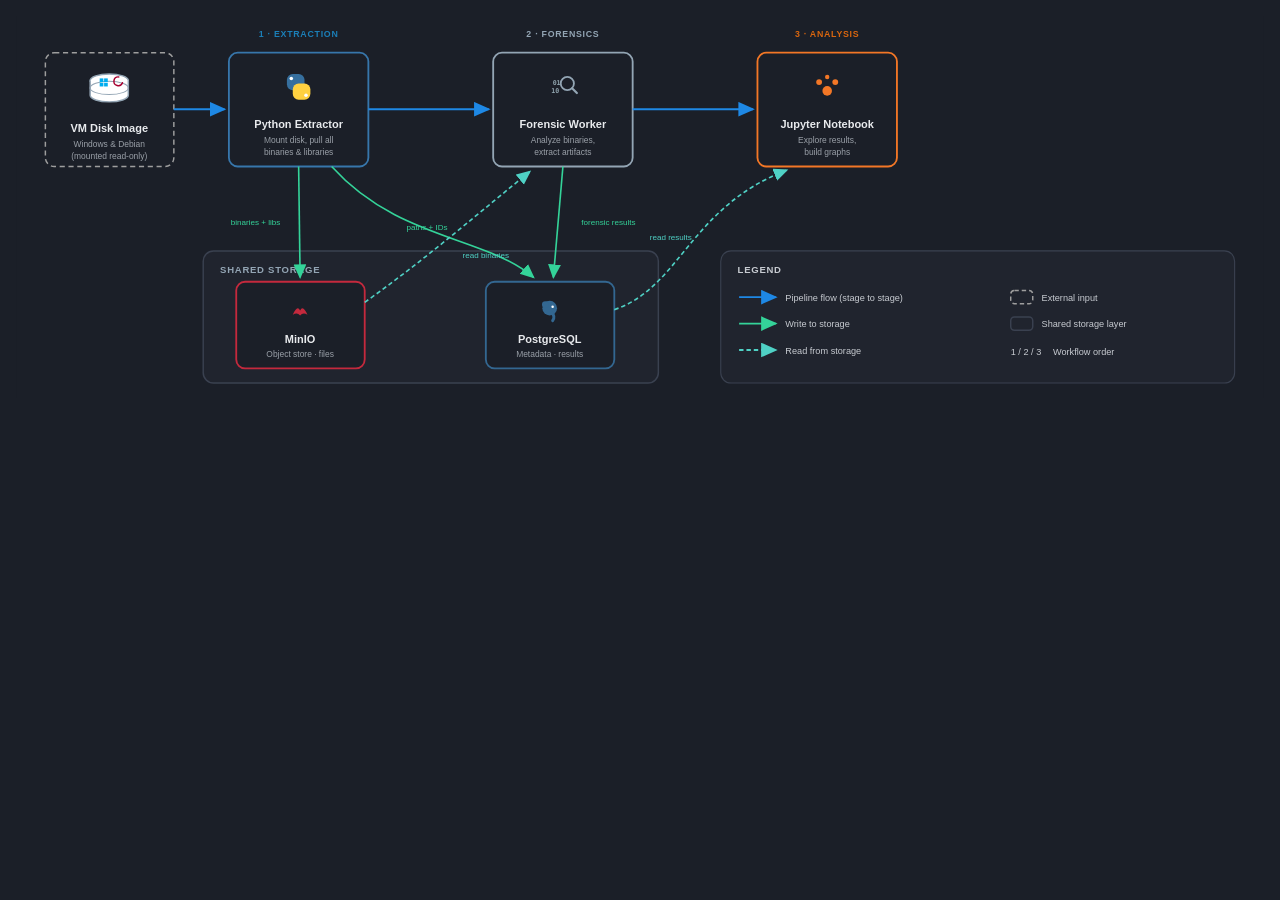
==== images/binary-forensic-pipeline.html @ c244cd29 "feat: add lint + diagrams" ====
<!DOCTYPE html>
<html lang="en">
<head>
<meta charset="utf-8">
<meta name="viewport" content="width=device-width, initial-scale=1">
<title>Binary Forensic Pipeline</title>
<style>
  :root { color-scheme: dark; }
  * { box-sizing: border-box; }
  body {
    margin: 0;
    font-family: 'Helvetica Neue', Arial, sans-serif;
    background: #1b1f28;
    color: #e8eaed;
  }
  .diagram-card {
    padding: 16px;
  }
  .diagram-card svg {
    display: block;
    width: 100%;
    height: auto;
  }
</style>
</head>
<body>
  <div class="diagram-card">
<svg xmlns="http://www.w3.org/2000/svg" viewBox="0 100 1700 520" font-family="'Helvetica Neue', Arial, sans-serif">
  <defs>
    <marker id="mFlow" markerWidth="10" markerHeight="10" refX="8" refY="4" orient="auto">
      <path d="M0 0 L9 4 L0 8 Z" fill="#1E88E5"/>
    </marker>
    <marker id="mWrite" markerWidth="10" markerHeight="10" refX="8" refY="4" orient="auto">
      <path d="M0 0 L9 4 L0 8 Z" fill="#34D399"/>
    </marker>
    <marker id="mRead" markerWidth="10" markerHeight="10" refX="8" refY="4" orient="auto">
      <path d="M0 0 L9 4 L0 8 Z" fill="#4fd1c5"/>
    </marker>
  </defs>

  <rect width="1700" height="700" fill="#1b1f28"/>
  <!-- ===== eyebrow workflow labels ===== -->
  <text x="385" y="128" font-size="12" font-weight="700" fill="#1B7FB8" text-anchor="middle" letter-spacing="1">1 &#183; EXTRACTION</text>
  <text x="745" y="128" font-size="12" font-weight="700" fill="#93A5B4" text-anchor="middle" letter-spacing="1">2 &#183; FORENSICS</text>
  <text x="1105" y="128" font-size="12" font-weight="700" fill="#D9660F" text-anchor="middle" letter-spacing="1">3 &#183; ANALYSIS</text>

  <!-- ================= VM DISK (input) ================= -->
  <rect x="40" y="150" width="175" height="155" rx="12" fill="none" stroke="#9E9E9E" stroke-width="2" stroke-dasharray="7 5"/>
  <g transform="translate(127,196)">
    <ellipse cx="0" cy="-8" rx="26" ry="9" fill="#fff" stroke="#93A5B4" stroke-width="2"/>
    <path d="M-26 -8 v20 a26 9 0 0 0 52 0 v-20" fill="#fff" stroke="#93A5B4" stroke-width="2"/>
    <ellipse cx="0" cy="2" rx="26" ry="9" fill="none" stroke="#93A5B4" stroke-width="1.4"/>
    <!-- windows mark -->
    <g transform="translate(-13,-11)"><rect width="5" height="5" fill="#00ADEF"/><rect x="6" width="5" height="5" fill="#00ADEF"/><rect y="6" width="5" height="5" fill="#00ADEF"/><rect x="6" y="6" width="5" height="5" fill="#00ADEF"/></g>
    <!-- debian swirl -->
    <path d="M13 -13 a6 6 0 1 0 5 8" fill="none" stroke="#A80030" stroke-width="2" stroke-linecap="round"/>
  </g>
  <text x="127" y="258" font-size="15" font-weight="700" fill="#e8eaed" text-anchor="middle">VM Disk Image</text>
  <text x="127" y="279" font-size="11.5" fill="#9aa0a8" text-anchor="middle">Windows &#38; Debian</text>
  <text x="127" y="295" font-size="11.5" fill="#9aa0a8" text-anchor="middle">(mounted read-only)</text>

  <!-- ================= PYTHON EXTRACTOR ================= -->
  <rect x="290" y="150" width="190" height="155" rx="12" fill="#1b1f28" stroke="#3776AB" stroke-width="2.5"/>
   cx="385" cy="196" r="28" fill="#1b1f28" stroke="#3776AB" stroke-width="2"/>
  <g transform="translate(385,196)">
    <rect x="-16" y="-17" width="24" height="22" rx="8" fill="#366F9E"/>
    <rect x="-8" y="-4" width="24" height="22" rx="8" fill="#FFD140"/>
    <circle cx="-10" cy="-11" r="2.4" fill="#fff"/>
    <circle cx="10" cy="12" r="2.4" fill="#fff"/>
  </g>
  <text x="385" y="252" font-size="15" font-weight="700" fill="#e8eaed" text-anchor="middle">Python Extractor</text>
  <text x="385" y="273" font-size="11.5" fill="#9aa0a8" text-anchor="middle">Mount disk, pull all</text>
  <text x="385" y="289" font-size="11.5" fill="#9aa0a8" text-anchor="middle">binaries &#38; libraries</text>

  <!-- ================= FORENSIC WORKER ================= -->
  <rect x="650" y="150" width="190" height="155" rx="12" fill="#1b1f28" stroke="#93A5B4" stroke-width="2.5"/>
   cx="745" cy="196" r="28" fill="#1b1f28" stroke="#93A5B4" stroke-width="2"/>
  <g transform="translate(745,196)">
    <text x="-14" y="-2" font-size="9" font-weight="700" fill="#90A4AE" font-family="monospace">01</text>
    <text x="-16" y="9" font-size="9" font-weight="700" fill="#90A4AE" font-family="monospace">10</text>
    <circle cx="6" cy="-4" r="9" fill="none" stroke="#93A5B4" stroke-width="2.5"/>
    <line x1="12.5" y1="2.5" x2="19" y2="9" stroke="#93A5B4" stroke-width="3" stroke-linecap="round"/>
  </g>
  <text x="745" y="252" font-size="15" font-weight="700" fill="#e8eaed" text-anchor="middle">Forensic Worker</text>
  <text x="745" y="273" font-size="11.5" fill="#9aa0a8" text-anchor="middle">Analyze binaries,</text>
  <text x="745" y="289" font-size="11.5" fill="#9aa0a8" text-anchor="middle">extract artifacts</text>

  <!-- ================= JUPYTER ================= -->
  <rect x="1010" y="150" width="190" height="155" rx="12" fill="#1b1f28" stroke="#F37726" stroke-width="2.5"/>
   cx="1105" cy="196" r="28" fill="#1b1f28" stroke="#F37726" stroke-width="2"/>
  <g transform="translate(1105,196)" fill="#F37726">
    <circle cx="0" cy="6" r="6.5"/>
    <circle cx="-11" cy="-6" r="4"/>
    <circle cx="11" cy="-6" r="4"/>
    <circle cx="0" cy="-13" r="3"/>
  </g>
  <text x="1105" y="252" font-size="15" font-weight="700" fill="#e8eaed" text-anchor="middle">Jupyter Notebook</text>
  <text x="1105" y="273" font-size="11.5" fill="#9aa0a8" text-anchor="middle">Explore results,</text>
  <text x="1105" y="289" font-size="11.5" fill="#9aa0a8" text-anchor="middle">build graphs</text>

  <!-- ================= SHARED STORAGE ================= -->
  <rect x="255" y="420" width="620" height="180" rx="14" fill="#20242e" stroke="#3a4150" stroke-width="2"/>
  <text x="278" y="450" font-size="13" font-weight="700" fill="#93A5B4" letter-spacing="1">SHARED STORAGE</text>

  <!-- MinIO -->
  <rect x="300" y="462" width="175" height="118" rx="12" fill="#1b1f28" stroke="#C4293D" stroke-width="2.5"/>
   cx="387" cy="500" r="24" fill="#1b1f28" stroke="#C4293D" stroke-width="2"/>
  <path d="M377 507 Q383 493 387 501 Q391 493 397 507 Q391 503 387 508 Q383 503 377 507 Z" fill="#C4293D"/>
  <text x="387" y="545" font-size="15" font-weight="700" fill="#e8eaed" text-anchor="middle">MinIO</text>
  <text x="387" y="565" font-size="11.5" fill="#9aa0a8" text-anchor="middle">Object store &#183; files</text>

  <!-- PostgreSQL -->
  <rect x="640" y="462" width="175" height="118" rx="12" fill="#1b1f28" stroke="#336791" stroke-width="2.5"/>
  <g transform="translate(727,500)">
    <circle cx="0" cy="-2" r="10" fill="#336791"/>
    <circle cx="-6" cy="-7" r="4.5" fill="#336791"/>
    <path d="M3 5 q5 4 1 10" fill="none" stroke="#336791" stroke-width="4" stroke-linecap="round"/>
    <circle cx="4" cy="-4" r="1.7" fill="#fff"/>
  </g>
  <text x="727" y="545" font-size="15" font-weight="700" fill="#e8eaed" text-anchor="middle">PostgreSQL</text>
  <text x="727" y="565" font-size="11.5" fill="#9aa0a8" text-anchor="middle">Metadata &#183; results</text>

  <!-- ================= ARROWS ================= -->
  <!-- pipeline (blue) -->
  <line x1="215" y1="227" x2="284" y2="227" stroke="#1E88E5" stroke-width="2.5" marker-end="url(#mFlow)"/>
  <line x1="480" y1="227" x2="644" y2="227" stroke="#1E88E5" stroke-width="2.5" marker-end="url(#mFlow)"/>
  <line x1="840" y1="227" x2="1004" y2="227" stroke="#1E88E5" stroke-width="2.5" marker-end="url(#mFlow)"/>

  <!-- writes (green) -->
  <line x1="385" y1="305" x2="387" y2="456" stroke="#34D399" stroke-width="2.2" marker-end="url(#mWrite)"/>
  <text x="360" y="385" font-size="11" fill="#34D399" text-anchor="end">binaries + libs</text>

  <path d="M430 305 C 520 405, 640 400, 705 456" fill="none" stroke="#34D399" stroke-width="2.2" marker-end="url(#mWrite)"/>
  <text x="560" y="392" font-size="11" fill="#34D399" text-anchor="middle">paths + IDs</text>

  <line x1="745" y1="305" x2="732" y2="456" stroke="#34D399" stroke-width="2.2" marker-end="url(#mWrite)"/>
  <text x="770" y="385" font-size="11" fill="#34D399" text-anchor="start">forensic results</text>

  <!-- reads (teal dashed) -->
  <path d="M475 490 C 560 430, 640 360, 700 312" fill="none" stroke="#4fd1c5" stroke-width="2.2" stroke-dasharray="6 4" marker-end="url(#mRead)"/>
  <text x="640" y="430" font-size="11" fill="#4fd1c5" text-anchor="middle">read binaries</text>

  <path d="M815 500 C 905 470, 918 360, 1050 310" fill="none" stroke="#4fd1c5" stroke-width="2.2" stroke-dasharray="6 4" marker-end="url(#mRead)"/>
  <text x="892" y="405" font-size="11" fill="#4fd1c5" text-anchor="middle">read results</text>

  <!-- ================= LEGEND ================= -->
  <rect x="960" y="420" width="700" height="180" rx="14" fill="#20242e" stroke="#3a4150" stroke-width="1.5"/>
  <text x="983" y="450" font-size="13" font-weight="700" fill="#c7cbd1" letter-spacing="1">LEGEND</text>

  <line x1="985" y1="483" x2="1035" y2="483" stroke="#1E88E5" stroke-width="2.5" marker-end="url(#mFlow)"/>
  <text x="1048" y="488" font-size="12.5" fill="#c7cbd1">Pipeline flow (stage to stage)</text>

  <line x1="985" y1="519" x2="1035" y2="519" stroke="#34D399" stroke-width="2.5" marker-end="url(#mWrite)"/>
  <text x="1048" y="524" font-size="12.5" fill="#c7cbd1">Write to storage</text>

  <line x1="985" y1="555" x2="1035" y2="555" stroke="#4fd1c5" stroke-width="2.5" stroke-dasharray="6 4" marker-end="url(#mRead)"/>
  <text x="1048" y="560" font-size="12.5" fill="#c7cbd1">Read from storage</text>

  <rect x="1355" y="474" width="30" height="18" rx="5" fill="none" stroke="#9E9E9E" stroke-width="2" stroke-dasharray="6 4"/>
  <text x="1397" y="488" font-size="12.5" fill="#c7cbd1">External input</text>

  <rect x="1355" y="510" width="30" height="18" rx="5" fill="#20242e" stroke="#3a4150" stroke-width="2"/>
  <text x="1397" y="524" font-size="12.5" fill="#c7cbd1">Shared storage layer</text>

  <text x="1355" y="562" font-size="12.5" fill="#c7cbd1">1 / 2 / 3 &#8195;Workflow order</text>
</svg>
  </div>
</body>
</html>
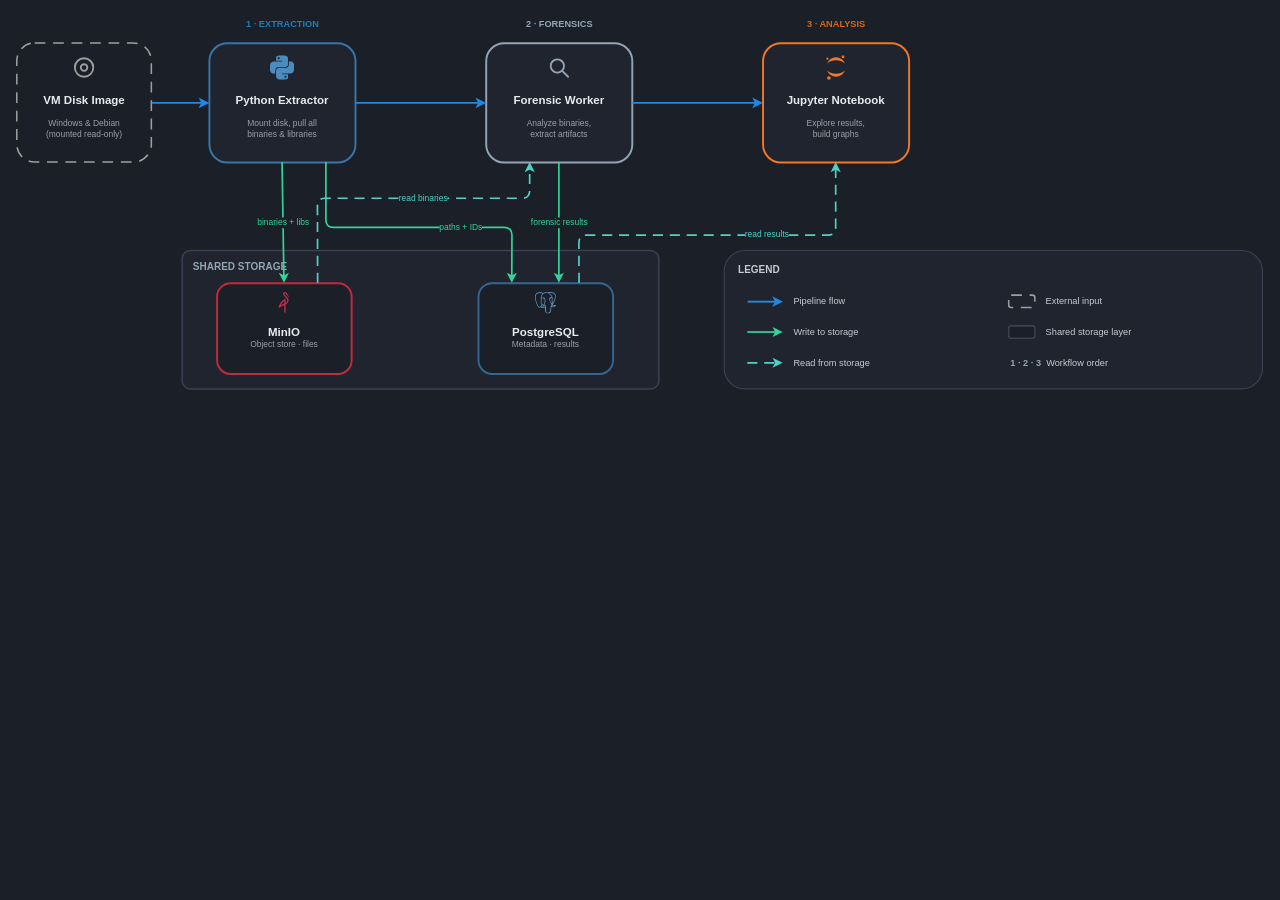
==== commit 10fdfd00: "feat: generate diagrams from drawio" ====
--- a/images/binary-forensic-pipeline.html
+++ b/images/binary-forensic-pipeline.html
@@ -25,145 +25,7 @@
 </head>
 <body>
   <div class="diagram-card">
-<svg xmlns="http://www.w3.org/2000/svg" viewBox="0 100 1700 520" font-family="'Helvetica Neue', Arial, sans-serif">
-  <defs>
-    <marker id="mFlow" markerWidth="10" markerHeight="10" refX="8" refY="4" orient="auto">
-      <path d="M0 0 L9 4 L0 8 Z" fill="#1E88E5"/>
-    </marker>
-    <marker id="mWrite" markerWidth="10" markerHeight="10" refX="8" refY="4" orient="auto">
-      <path d="M0 0 L9 4 L0 8 Z" fill="#34D399"/>
-    </marker>
-    <marker id="mRead" markerWidth="10" markerHeight="10" refX="8" refY="4" orient="auto">
-      <path d="M0 0 L9 4 L0 8 Z" fill="#4fd1c5"/>
-    </marker>
-  </defs>
-
-  <rect width="1700" height="700" fill="#1b1f28"/>
-  <!-- ===== eyebrow workflow labels ===== -->
-  <text x="385" y="128" font-size="12" font-weight="700" fill="#1B7FB8" text-anchor="middle" letter-spacing="1">1 &#183; EXTRACTION</text>
-  <text x="745" y="128" font-size="12" font-weight="700" fill="#93A5B4" text-anchor="middle" letter-spacing="1">2 &#183; FORENSICS</text>
-  <text x="1105" y="128" font-size="12" font-weight="700" fill="#D9660F" text-anchor="middle" letter-spacing="1">3 &#183; ANALYSIS</text>
-
-  <!-- ================= VM DISK (input) ================= -->
-  <rect x="40" y="150" width="175" height="155" rx="12" fill="none" stroke="#9E9E9E" stroke-width="2" stroke-dasharray="7 5"/>
-  <g transform="translate(127,196)">
-    <ellipse cx="0" cy="-8" rx="26" ry="9" fill="#fff" stroke="#93A5B4" stroke-width="2"/>
-    <path d="M-26 -8 v20 a26 9 0 0 0 52 0 v-20" fill="#fff" stroke="#93A5B4" stroke-width="2"/>
-    <ellipse cx="0" cy="2" rx="26" ry="9" fill="none" stroke="#93A5B4" stroke-width="1.4"/>
-    <!-- windows mark -->
-    <g transform="translate(-13,-11)"><rect width="5" height="5" fill="#00ADEF"/><rect x="6" width="5" height="5" fill="#00ADEF"/><rect y="6" width="5" height="5" fill="#00ADEF"/><rect x="6" y="6" width="5" height="5" fill="#00ADEF"/></g>
-    <!-- debian swirl -->
-    <path d="M13 -13 a6 6 0 1 0 5 8" fill="none" stroke="#A80030" stroke-width="2" stroke-linecap="round"/>
-  </g>
-  <text x="127" y="258" font-size="15" font-weight="700" fill="#e8eaed" text-anchor="middle">VM Disk Image</text>
-  <text x="127" y="279" font-size="11.5" fill="#9aa0a8" text-anchor="middle">Windows &#38; Debian</text>
-  <text x="127" y="295" font-size="11.5" fill="#9aa0a8" text-anchor="middle">(mounted read-only)</text>
-
-  <!-- ================= PYTHON EXTRACTOR ================= -->
-  <rect x="290" y="150" width="190" height="155" rx="12" fill="#1b1f28" stroke="#3776AB" stroke-width="2.5"/>
-   cx="385" cy="196" r="28" fill="#1b1f28" stroke="#3776AB" stroke-width="2"/>
-  <g transform="translate(385,196)">
-    <rect x="-16" y="-17" width="24" height="22" rx="8" fill="#366F9E"/>
-    <rect x="-8" y="-4" width="24" height="22" rx="8" fill="#FFD140"/>
-    <circle cx="-10" cy="-11" r="2.4" fill="#fff"/>
-    <circle cx="10" cy="12" r="2.4" fill="#fff"/>
-  </g>
-  <text x="385" y="252" font-size="15" font-weight="700" fill="#e8eaed" text-anchor="middle">Python Extractor</text>
-  <text x="385" y="273" font-size="11.5" fill="#9aa0a8" text-anchor="middle">Mount disk, pull all</text>
-  <text x="385" y="289" font-size="11.5" fill="#9aa0a8" text-anchor="middle">binaries &#38; libraries</text>
-
-  <!-- ================= FORENSIC WORKER ================= -->
-  <rect x="650" y="150" width="190" height="155" rx="12" fill="#1b1f28" stroke="#93A5B4" stroke-width="2.5"/>
-   cx="745" cy="196" r="28" fill="#1b1f28" stroke="#93A5B4" stroke-width="2"/>
-  <g transform="translate(745,196)">
-    <text x="-14" y="-2" font-size="9" font-weight="700" fill="#90A4AE" font-family="monospace">01</text>
-    <text x="-16" y="9" font-size="9" font-weight="700" fill="#90A4AE" font-family="monospace">10</text>
-    <circle cx="6" cy="-4" r="9" fill="none" stroke="#93A5B4" stroke-width="2.5"/>
-    <line x1="12.5" y1="2.5" x2="19" y2="9" stroke="#93A5B4" stroke-width="3" stroke-linecap="round"/>
-  </g>
-  <text x="745" y="252" font-size="15" font-weight="700" fill="#e8eaed" text-anchor="middle">Forensic Worker</text>
-  <text x="745" y="273" font-size="11.5" fill="#9aa0a8" text-anchor="middle">Analyze binaries,</text>
-  <text x="745" y="289" font-size="11.5" fill="#9aa0a8" text-anchor="middle">extract artifacts</text>
-
-  <!-- ================= JUPYTER ================= -->
-  <rect x="1010" y="150" width="190" height="155" rx="12" fill="#1b1f28" stroke="#F37726" stroke-width="2.5"/>
-   cx="1105" cy="196" r="28" fill="#1b1f28" stroke="#F37726" stroke-width="2"/>
-  <g transform="translate(1105,196)" fill="#F37726">
-    <circle cx="0" cy="6" r="6.5"/>
-    <circle cx="-11" cy="-6" r="4"/>
-    <circle cx="11" cy="-6" r="4"/>
-    <circle cx="0" cy="-13" r="3"/>
-  </g>
-  <text x="1105" y="252" font-size="15" font-weight="700" fill="#e8eaed" text-anchor="middle">Jupyter Notebook</text>
-  <text x="1105" y="273" font-size="11.5" fill="#9aa0a8" text-anchor="middle">Explore results,</text>
-  <text x="1105" y="289" font-size="11.5" fill="#9aa0a8" text-anchor="middle">build graphs</text>
-
-  <!-- ================= SHARED STORAGE ================= -->
-  <rect x="255" y="420" width="620" height="180" rx="14" fill="#20242e" stroke="#3a4150" stroke-width="2"/>
-  <text x="278" y="450" font-size="13" font-weight="700" fill="#93A5B4" letter-spacing="1">SHARED STORAGE</text>
-
-  <!-- MinIO -->
-  <rect x="300" y="462" width="175" height="118" rx="12" fill="#1b1f28" stroke="#C4293D" stroke-width="2.5"/>
-   cx="387" cy="500" r="24" fill="#1b1f28" stroke="#C4293D" stroke-width="2"/>
-  <path d="M377 507 Q383 493 387 501 Q391 493 397 507 Q391 503 387 508 Q383 503 377 507 Z" fill="#C4293D"/>
-  <text x="387" y="545" font-size="15" font-weight="700" fill="#e8eaed" text-anchor="middle">MinIO</text>
-  <text x="387" y="565" font-size="11.5" fill="#9aa0a8" text-anchor="middle">Object store &#183; files</text>
-
-  <!-- PostgreSQL -->
-  <rect x="640" y="462" width="175" height="118" rx="12" fill="#1b1f28" stroke="#336791" stroke-width="2.5"/>
-  <g transform="translate(727,500)">
-    <circle cx="0" cy="-2" r="10" fill="#336791"/>
-    <circle cx="-6" cy="-7" r="4.5" fill="#336791"/>
-    <path d="M3 5 q5 4 1 10" fill="none" stroke="#336791" stroke-width="4" stroke-linecap="round"/>
-    <circle cx="4" cy="-4" r="1.7" fill="#fff"/>
-  </g>
-  <text x="727" y="545" font-size="15" font-weight="700" fill="#e8eaed" text-anchor="middle">PostgreSQL</text>
-  <text x="727" y="565" font-size="11.5" fill="#9aa0a8" text-anchor="middle">Metadata &#183; results</text>
-
-  <!-- ================= ARROWS ================= -->
-  <!-- pipeline (blue) -->
-  <line x1="215" y1="227" x2="284" y2="227" stroke="#1E88E5" stroke-width="2.5" marker-end="url(#mFlow)"/>
-  <line x1="480" y1="227" x2="644" y2="227" stroke="#1E88E5" stroke-width="2.5" marker-end="url(#mFlow)"/>
-  <line x1="840" y1="227" x2="1004" y2="227" stroke="#1E88E5" stroke-width="2.5" marker-end="url(#mFlow)"/>
-
-  <!-- writes (green) -->
-  <line x1="385" y1="305" x2="387" y2="456" stroke="#34D399" stroke-width="2.2" marker-end="url(#mWrite)"/>
-  <text x="360" y="385" font-size="11" fill="#34D399" text-anchor="end">binaries + libs</text>
-
-  <path d="M430 305 C 520 405, 640 400, 705 456" fill="none" stroke="#34D399" stroke-width="2.2" marker-end="url(#mWrite)"/>
-  <text x="560" y="392" font-size="11" fill="#34D399" text-anchor="middle">paths + IDs</text>
-
-  <line x1="745" y1="305" x2="732" y2="456" stroke="#34D399" stroke-width="2.2" marker-end="url(#mWrite)"/>
-  <text x="770" y="385" font-size="11" fill="#34D399" text-anchor="start">forensic results</text>
-
-  <!-- reads (teal dashed) -->
-  <path d="M475 490 C 560 430, 640 360, 700 312" fill="none" stroke="#4fd1c5" stroke-width="2.2" stroke-dasharray="6 4" marker-end="url(#mRead)"/>
-  <text x="640" y="430" font-size="11" fill="#4fd1c5" text-anchor="middle">read binaries</text>
-
-  <path d="M815 500 C 905 470, 918 360, 1050 310" fill="none" stroke="#4fd1c5" stroke-width="2.2" stroke-dasharray="6 4" marker-end="url(#mRead)"/>
-  <text x="892" y="405" font-size="11" fill="#4fd1c5" text-anchor="middle">read results</text>
-
-  <!-- ================= LEGEND ================= -->
-  <rect x="960" y="420" width="700" height="180" rx="14" fill="#20242e" stroke="#3a4150" stroke-width="1.5"/>
-  <text x="983" y="450" font-size="13" font-weight="700" fill="#c7cbd1" letter-spacing="1">LEGEND</text>
-
-  <line x1="985" y1="483" x2="1035" y2="483" stroke="#1E88E5" stroke-width="2.5" marker-end="url(#mFlow)"/>
-  <text x="1048" y="488" font-size="12.5" fill="#c7cbd1">Pipeline flow (stage to stage)</text>
-
-  <line x1="985" y1="519" x2="1035" y2="519" stroke="#34D399" stroke-width="2.5" marker-end="url(#mWrite)"/>
-  <text x="1048" y="524" font-size="12.5" fill="#c7cbd1">Write to storage</text>
-
-  <line x1="985" y1="555" x2="1035" y2="555" stroke="#4fd1c5" stroke-width="2.5" stroke-dasharray="6 4" marker-end="url(#mRead)"/>
-  <text x="1048" y="560" font-size="12.5" fill="#c7cbd1">Read from storage</text>
-
-  <rect x="1355" y="474" width="30" height="18" rx="5" fill="none" stroke="#9E9E9E" stroke-width="2" stroke-dasharray="6 4"/>
-  <text x="1397" y="488" font-size="12.5" fill="#c7cbd1">External input</text>
-
-  <rect x="1355" y="510" width="30" height="18" rx="5" fill="#20242e" stroke="#3a4150" stroke-width="2"/>
-  <text x="1397" y="524" font-size="12.5" fill="#c7cbd1">Shared storage layer</text>
-
-  <text x="1355" y="562" font-size="12.5" fill="#c7cbd1">1 / 2 / 3 &#8195;Workflow order</text>
-</svg>
+<svg xmlns="http://www.w3.org/2000/svg" style="background: transparent; background-color: transparent; color-scheme: light dark;" xmlns:xlink="http://www.w3.org/1999/xlink" version="1.1" viewBox="0 0 1623 487"><defs/><g><g data-cell-id="0"><g data-cell-id="1"><g data-cell-id="eb-1"><g transform="translate(0.5,0.5)"><rect x="246" y="0" width="200" height="20" fill="none" stroke="none" pointer-events="all"/></g><g><g><switch><foreignObject style="overflow: visible; text-align: left;" pointer-events="none" width="100%" height="100%" requiredFeatures="http://www.w3.org/TR/SVG11/feature#Extensibility"><div xmlns="http://www.w3.org/1999/xhtml" style="display: flex; align-items: unsafe center; justify-content: unsafe center; width: 1px; height: 1px; padding-top: 10px; margin-left: 346px;"><div style="box-sizing: border-box; font-size: 0; text-align: center; color: #1B7FB8; "><div style="display: inline-block; font-size: 12px; font-family: Helvetica; color: light-dark(#1B7FB8, #479dce); line-height: 1.2; pointer-events: all; font-weight: bold; white-space: nowrap; ">1 · EXTRACTION</div></div></div></foreignObject><image x="298.5" y="3.5" width="95" height="17" xlink:href="[data-uri]"/></switch></g></g></g><g data-cell-id="eb-2"><g transform="translate(0.5,0.5)"><rect x="606" y="0" width="200" height="20" fill="none" stroke="none" pointer-events="all"/></g><g><g><switch><foreignObject style="overflow: visible; text-align: left;" pointer-events="none" width="100%" height="100%" requiredFeatures="http://www.w3.org/TR/SVG11/feature#Extensibility"><div xmlns="http://www.w3.org/1999/xhtml" style="display: flex; align-items: unsafe center; justify-content: unsafe center; width: 1px; height: 1px; padding-top: 10px; margin-left: 706px;"><div style="box-sizing: border-box; font-size: 0; text-align: center; color: #93A5B4; "><div style="display: inline-block; font-size: 12px; font-family: Helvetica; color: light-dark(#93A5B4, #546471); line-height: 1.2; pointer-events: all; font-weight: bold; white-space: nowrap; ">2 · FORENSICS</div></div></div></foreignObject><image x="662.5" y="3.5" width="87" height="17" xlink:href="[data-uri]"/></switch></g></g></g><g data-cell-id="eb-3"><g transform="translate(0.5,0.5)"><rect x="966" y="0" width="200" height="20" fill="none" stroke="none" pointer-events="all"/></g><g><g><switch><foreignObject style="overflow: visible; text-align: left;" pointer-events="none" width="100%" height="100%" requiredFeatures="http://www.w3.org/TR/SVG11/feature#Extensibility"><div xmlns="http://www.w3.org/1999/xhtml" style="display: flex; align-items: unsafe center; justify-content: unsafe center; width: 1px; height: 1px; padding-top: 10px; margin-left: 1066px;"><div style="box-sizing: border-box; font-size: 0; text-align: center; color: #D9660F; "><div style="display: inline-block; font-size: 12px; font-family: Helvetica; color: light-dark(#D9660F, #d8762b); line-height: 1.2; pointer-events: all; font-weight: bold; white-space: nowrap; ">3 · ANALYSIS</div></div></div></foreignObject><image x="1028" y="3.5" width="76" height="17" xlink:href="[data-uri]"/></switch></g></g></g><g data-cell-id="vmdisk"><g><rect x="1" y="35" width="175" height="155" rx="23.25" ry="23.25" fill="none" stroke="#9e9e9e" stroke-width="2" stroke-dasharray="14 10" pointer-events="all" style="stroke: light-dark(rgb(158, 158, 158), rgb(101, 101, 101));"/></g><g><g><switch><foreignObject style="overflow: visible; text-align: left;" pointer-events="none" width="100%" height="100%" requiredFeatures="http://www.w3.org/TR/SVG11/feature#Extensibility"><div xmlns="http://www.w3.org/1999/xhtml" style="display: flex; align-items: unsafe flex-start; justify-content: unsafe center; width: 173px; height: 1px; padding-top: 100px; margin-left: 2px;"><div style="box-sizing: border-box; font-size: 0; text-align: center; color: #000000; "><div style="display: inline-block; font-size: 12px; font-family: Helvetica; color: light-dark(#000000, #ffffff); line-height: 1.2; pointer-events: all; white-space: normal; word-wrap: normal; "><b style="font-size: 15px; color: light-dark(rgb(232, 234, 237), rgb(34, 36, 39));">VM Disk Image</b><br /><br /><span style="font-size: 11px; color: light-dark(rgb(154, 160, 168), rgb(96, 101, 108));">Windows &amp; Debian<br />(mounted read-only)</span></div></div></div></foreignObject><image x="2" y="100.5" width="173" height="64" xlink:href="[data-uri]"/></switch></g></g><g data-cell-id="vmdisk-ic"><g><image width="32" height="32" xlink:href="[data-uri]" x="72.5" y="51"/></g></g></g><g data-cell-id="python"><g transform="translate(0.5,0.5)"><rect x="251" y="35" width="190" height="155" rx="23.25" ry="23.25" fill="#20242e" stroke="#3776ab" stroke-width="2.5" pointer-events="all" style="fill: light-dark(rgb(32, 36, 46), rgb(203, 207, 215)); stroke: light-dark(rgb(55, 118, 171), rgb(98, 152, 198));"/></g><g><g><switch><foreignObject style="overflow: visible; text-align: left;" pointer-events="none" width="100%" height="100%" requiredFeatures="http://www.w3.org/TR/SVG11/feature#Extensibility"><div xmlns="http://www.w3.org/1999/xhtml" style="display: flex; align-items: unsafe flex-start; justify-content: unsafe center; width: 188px; height: 1px; padding-top: 100px; margin-left: 252px;"><div style="box-sizing: border-box; font-size: 0; text-align: center; color: #000000; "><div style="display: inline-block; font-size: 12px; font-family: Helvetica; color: light-dark(#000000, #ffffff); line-height: 1.2; pointer-events: all; white-space: normal; word-wrap: normal; "><b style="font-size: 15px; color: light-dark(rgb(232, 234, 237), rgb(34, 36, 39));">Python Extractor</b><br /><br /><span style="font-size: 11px; color: light-dark(rgb(154, 160, 168), rgb(96, 101, 108));">Mount disk, pull all<br />binaries &amp; libraries</span></div></div></div></foreignObject><image x="252" y="100.5" width="188" height="64" xlink:href="[data-uri]"/></switch></g></g><g data-cell-id="python-ic"><g><image width="32" height="32" xlink:href="[data-uri]" x="330" y="51"/></g></g></g><g data-cell-id="forensic"><g transform="translate(0.5,0.5)"><rect x="611" y="35" width="190" height="155" rx="23.25" ry="23.25" fill="#20242e" stroke="#93a5b4" stroke-width="2.5" pointer-events="all" style="fill: light-dark(rgb(32, 36, 46), rgb(203, 207, 215)); stroke: light-dark(rgb(147, 165, 180), rgb(84, 100, 113));"/></g><g><g><switch><foreignObject style="overflow: visible; text-align: left;" pointer-events="none" width="100%" height="100%" requiredFeatures="http://www.w3.org/TR/SVG11/feature#Extensibility"><div xmlns="http://www.w3.org/1999/xhtml" style="display: flex; align-items: unsafe flex-start; justify-content: unsafe center; width: 188px; height: 1px; padding-top: 100px; margin-left: 612px;"><div style="box-sizing: border-box; font-size: 0; text-align: center; color: #000000; "><div style="display: inline-block; font-size: 12px; font-family: Helvetica; color: light-dark(#000000, #ffffff); line-height: 1.2; pointer-events: all; white-space: normal; word-wrap: normal; "><b style="font-size: 15px; color: light-dark(rgb(232, 234, 237), rgb(34, 36, 39));">Forensic Worker</b><br /><br /><span style="font-size: 11px; color: light-dark(rgb(154, 160, 168), rgb(96, 101, 108));">Analyze binaries,<br />extract artifacts</span></div></div></div></foreignObject><image x="612" y="100.5" width="188" height="64" xlink:href="[data-uri]"/></switch></g></g><g data-cell-id="forensic-ic"><g><image width="32" height="32" xlink:href="[data-uri]" x="690" y="51"/></g></g></g><g data-cell-id="jupyter"><g transform="translate(0.5,0.5)"><rect x="971" y="35" width="190" height="155" rx="23.25" ry="23.25" fill="#20242e" stroke="#f37726" stroke-width="2.5" pointer-events="all" style="fill: light-dark(rgb(32, 36, 46), rgb(203, 207, 215)); stroke: light-dark(rgb(243, 119, 38), rgb(206, 99, 30));"/></g><g><g><switch><foreignObject style="overflow: visible; text-align: left;" pointer-events="none" width="100%" height="100%" requiredFeatures="http://www.w3.org/TR/SVG11/feature#Extensibility"><div xmlns="http://www.w3.org/1999/xhtml" style="display: flex; align-items: unsafe flex-start; justify-content: unsafe center; width: 188px; height: 1px; padding-top: 100px; margin-left: 972px;"><div style="box-sizing: border-box; font-size: 0; text-align: center; color: #000000; "><div style="display: inline-block; font-size: 12px; font-family: Helvetica; color: light-dark(#000000, #ffffff); line-height: 1.2; pointer-events: all; white-space: normal; word-wrap: normal; "><b style="font-size: 15px; color: light-dark(rgb(232, 234, 237), rgb(34, 36, 39));">Jupyter Notebook</b><br /><br /><span style="font-size: 11px; color: light-dark(rgb(154, 160, 168), rgb(96, 101, 108));">Explore results,<br />build graphs</span></div></div></div></foreignObject><image x="972" y="100.5" width="188" height="64" xlink:href="[data-uri]"/></switch></g></g><g data-cell-id="jupyter-ic"><g><image width="32" height="32" xlink:href="[data-uri]" x="1050" y="51"/></g></g></g><g data-cell-id="storage"><g><rect x="216" y="305" width="620" height="180" rx="10.8" ry="10.8" fill="#20242e" stroke="#3a4150" stroke-width="2" pointer-events="all" style="fill: light-dark(rgb(32, 36, 46), rgb(203, 207, 215)); stroke: light-dark(rgb(58, 65, 80), rgb(176, 182, 195));"/></g><g><g><switch><foreignObject style="overflow: visible; text-align: left;" pointer-events="none" width="100%" height="100%" requiredFeatures="http://www.w3.org/TR/SVG11/feature#Extensibility"><div xmlns="http://www.w3.org/1999/xhtml" style="display: flex; align-items: unsafe flex-start; justify-content: unsafe flex-start; width: 606px; height: 1px; padding-top: 318px; margin-left: 230px;"><div style="box-sizing: border-box; font-size: 0; text-align: left; color: #93A5B4; "><div style="display: inline-block; font-size: 13px; font-family: Helvetica; color: light-dark(#93A5B4, #546471); line-height: 1.2; pointer-events: all; font-weight: bold; white-space: normal; word-wrap: normal; ">SHARED STORAGE</div></div></div></foreignObject><image x="230" y="318.5" width="606" height="19.25" xlink:href="[data-uri]"/></switch></g></g></g><g data-cell-id="minio"><g transform="translate(0.5,0.5)"><rect x="261" y="347" width="175" height="118" rx="17.7" ry="17.7" fill="#1b1f28" stroke="#c4293d" stroke-width="2.5" pointer-events="all" style="fill: light-dark(rgb(27, 31, 40), rgb(207, 211, 218)); stroke: light-dark(rgb(196, 41, 61), rgb(255, 143, 160));"/></g><g><g><switch><foreignObject style="overflow: visible; text-align: left;" pointer-events="none" width="100%" height="100%" requiredFeatures="http://www.w3.org/TR/SVG11/feature#Extensibility"><div xmlns="http://www.w3.org/1999/xhtml" style="display: flex; align-items: unsafe flex-start; justify-content: unsafe center; width: 173px; height: 1px; padding-top: 402px; margin-left: 262px;"><div style="box-sizing: border-box; font-size: 0; text-align: center; color: #000000; "><div style="display: inline-block; font-size: 12px; font-family: Helvetica; color: light-dark(#000000, #ffffff); line-height: 1.2; pointer-events: all; white-space: normal; word-wrap: normal; "><b style="font-size: 15px; color: light-dark(rgb(232, 234, 237), rgb(34, 36, 39));">MinIO</b><br /><span style="font-size: 11px; color: light-dark(rgb(154, 160, 168), rgb(96, 101, 108));">Object store · files</span></div></div></div></foreignObject><image x="262" y="402.5" width="173" height="35" xlink:href="[data-uri]"/></switch></g></g><g data-cell-id="minio-ic"><g><image width="28" height="28" xlink:href="[data-uri]" x="334.5" y="359"/></g></g></g><g data-cell-id="postgres"><g transform="translate(0.5,0.5)"><rect x="601" y="347" width="175" height="118" rx="17.7" ry="17.7" fill="#1b1f28" stroke="#336791" stroke-width="2.5" pointer-events="all" style="fill: light-dark(rgb(27, 31, 40), rgb(207, 211, 218)); stroke: light-dark(rgb(51, 103, 145), rgb(118, 162, 199));"/></g><g><g><switch><foreignObject style="overflow: visible; text-align: left;" pointer-events="none" width="100%" height="100%" requiredFeatures="http://www.w3.org/TR/SVG11/feature#Extensibility"><div xmlns="http://www.w3.org/1999/xhtml" style="display: flex; align-items: unsafe flex-start; justify-content: unsafe center; width: 173px; height: 1px; padding-top: 402px; margin-left: 602px;"><div style="box-sizing: border-box; font-size: 0; text-align: center; color: #000000; "><div style="display: inline-block; font-size: 12px; font-family: Helvetica; color: light-dark(#000000, #ffffff); line-height: 1.2; pointer-events: all; white-space: normal; word-wrap: normal; "><b style="font-size: 15px; color: light-dark(rgb(232, 234, 237), rgb(34, 36, 39));">PostgreSQL</b><br /><span style="font-size: 11px; color: light-dark(rgb(154, 160, 168), rgb(96, 101, 108));">Metadata · results</span></div></div></div></foreignObject><image x="602" y="402.5" width="173" height="35" xlink:href="[data-uri]"/></switch></g></g><g data-cell-id="postgres-ic"><g><image width="28" height="28" xlink:href="[data-uri]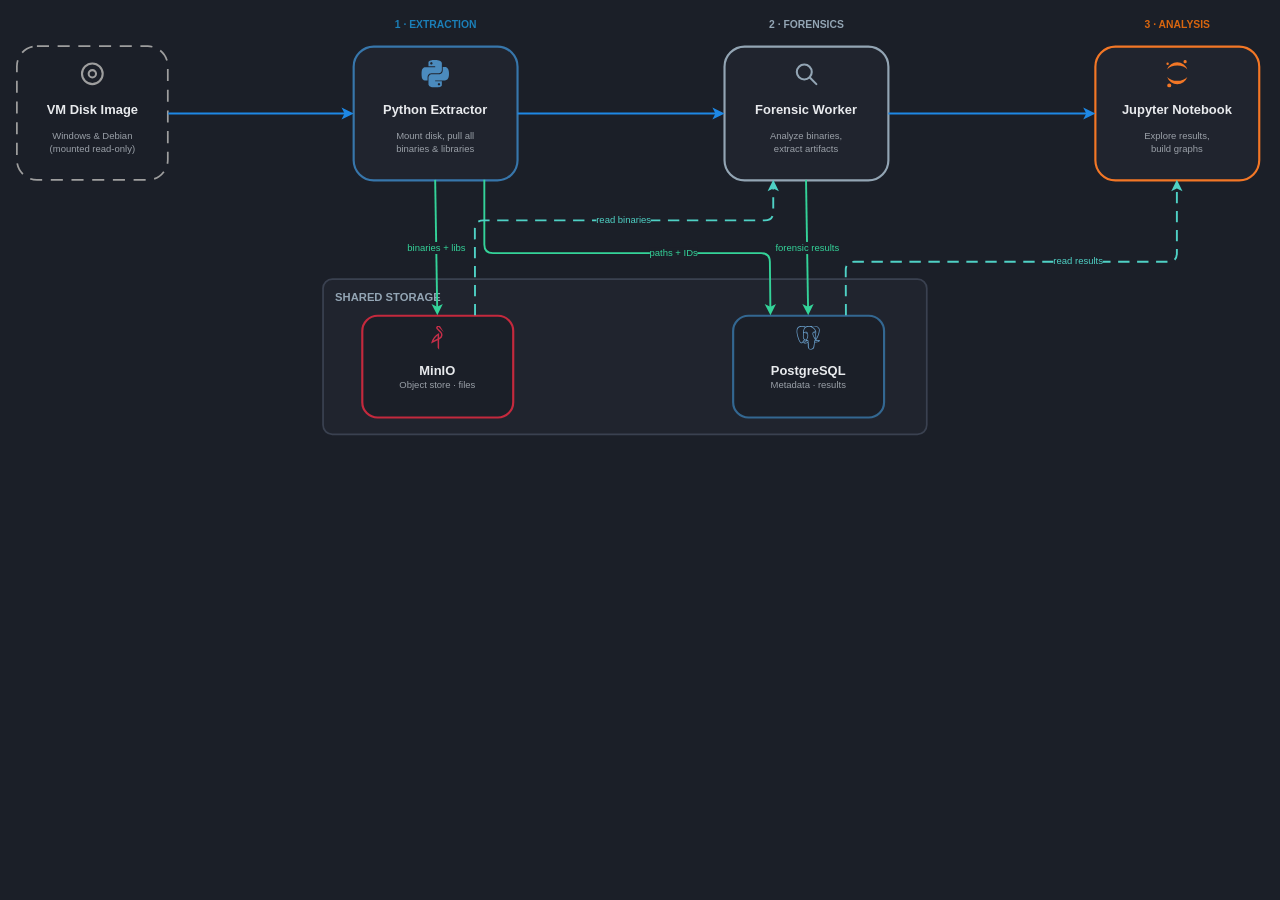
==== commit 64038a03: "feat(diagrams): add k8s diagram + cleanup others" ====
--- a/images/binary-forensic-pipeline.html
+++ b/images/binary-forensic-pipeline.html
@@ -25,7 +25,7 @@
 </head>
 <body>
   <div class="diagram-card">
-<svg xmlns="http://www.w3.org/2000/svg" style="background: transparent; background-color: transparent; color-scheme: light dark;" xmlns:xlink="http://www.w3.org/1999/xlink" version="1.1" viewBox="0 0 1623 487"><defs/><g><g data-cell-id="0"><g data-cell-id="1"><g data-cell-id="eb-1"><g transform="translate(0.5,0.5)"><rect x="246" y="0" width="200" height="20" fill="none" stroke="none" pointer-events="all"/></g><g><g><switch><foreignObject style="overflow: visible; text-align: left;" pointer-events="none" width="100%" height="100%" requiredFeatures="http://www.w3.org/TR/SVG11/feature#Extensibility"><div xmlns="http://www.w3.org/1999/xhtml" style="display: flex; align-items: unsafe center; justify-content: unsafe center; width: 1px; height: 1px; padding-top: 10px; margin-left: 346px;"><div style="box-sizing: border-box; font-size: 0; text-align: center; color: #1B7FB8; "><div style="display: inline-block; font-size: 12px; font-family: Helvetica; color: light-dark(#1B7FB8, #479dce); line-height: 1.2; pointer-events: all; font-weight: bold; white-space: nowrap; ">1 · EXTRACTION</div></div></div></foreignObject><image x="298.5" y="3.5" width="95" height="17" xlink:href="[data-uri]"/></switch></g></g></g><g data-cell-id="eb-2"><g transform="translate(0.5,0.5)"><rect x="606" y="0" width="200" height="20" fill="none" stroke="none" pointer-events="all"/></g><g><g><switch><foreignObject style="overflow: visible; text-align: left;" pointer-events="none" width="100%" height="100%" requiredFeatures="http://www.w3.org/TR/SVG11/feature#Extensibility"><div xmlns="http://www.w3.org/1999/xhtml" style="display: flex; align-items: unsafe center; justify-content: unsafe center; width: 1px; height: 1px; padding-top: 10px; margin-left: 706px;"><div style="box-sizing: border-box; font-size: 0; text-align: center; color: #93A5B4; "><div style="display: inline-block; font-size: 12px; font-family: Helvetica; color: light-dark(#93A5B4, #546471); line-height: 1.2; pointer-events: all; font-weight: bold; white-space: nowrap; ">2 · FORENSICS</div></div></div></foreignObject><image x="662.5" y="3.5" width="87" height="17" xlink:href="[data-uri]"/></switch></g></g></g><g data-cell-id="eb-3"><g transform="translate(0.5,0.5)"><rect x="966" y="0" width="200" height="20" fill="none" stroke="none" pointer-events="all"/></g><g><g><switch><foreignObject style="overflow: visible; text-align: left;" pointer-events="none" width="100%" height="100%" requiredFeatures="http://www.w3.org/TR/SVG11/feature#Extensibility"><div xmlns="http://www.w3.org/1999/xhtml" style="display: flex; align-items: unsafe center; justify-content: unsafe center; width: 1px; height: 1px; padding-top: 10px; margin-left: 1066px;"><div style="box-sizing: border-box; font-size: 0; text-align: center; color: #D9660F; "><div style="display: inline-block; font-size: 12px; font-family: Helvetica; color: light-dark(#D9660F, #d8762b); line-height: 1.2; pointer-events: all; font-weight: bold; white-space: nowrap; ">3 · ANALYSIS</div></div></div></foreignObject><image x="1028" y="3.5" width="76" height="17" xlink:href="[data-uri]"/></switch></g></g></g><g data-cell-id="vmdisk"><g><rect x="1" y="35" width="175" height="155" rx="23.25" ry="23.25" fill="none" stroke="#9e9e9e" stroke-width="2" stroke-dasharray="14 10" pointer-events="all" style="stroke: light-dark(rgb(158, 158, 158), rgb(101, 101, 101));"/></g><g><g><switch><foreignObject style="overflow: visible; text-align: left;" pointer-events="none" width="100%" height="100%" requiredFeatures="http://www.w3.org/TR/SVG11/feature#Extensibility"><div xmlns="http://www.w3.org/1999/xhtml" style="display: flex; align-items: unsafe flex-start; justify-content: unsafe center; width: 173px; height: 1px; padding-top: 100px; margin-left: 2px;"><div style="box-sizing: border-box; font-size: 0; text-align: center; color: #000000; "><div style="display: inline-block; font-size: 12px; font-family: Helvetica; color: light-dark(#000000, #ffffff); line-height: 1.2; pointer-events: all; white-space: normal; word-wrap: normal; "><b style="font-size: 15px; color: light-dark(rgb(232, 234, 237), rgb(34, 36, 39));">VM Disk Image</b><br /><br /><span style="font-size: 11px; color: light-dark(rgb(154, 160, 168), rgb(96, 101, 108));">Windows &amp; Debian<br />(mounted read-only)</span></div></div></div></foreignObject><image x="2" y="100.5" width="173" height="64" xlink:href="[data-uri]"/></switch></g></g><g data-cell-id="vmdisk-ic"><g><image width="32" height="32" xlink:href="[data-uri]" x="72.5" y="51"/></g></g></g><g data-cell-id="python"><g transform="translate(0.5,0.5)"><rect x="251" y="35" width="190" height="155" rx="23.25" ry="23.25" fill="#20242e" stroke="#3776ab" stroke-width="2.5" pointer-events="all" style="fill: light-dark(rgb(32, 36, 46), rgb(203, 207, 215)); stroke: light-dark(rgb(55, 118, 171), rgb(98, 152, 198));"/></g><g><g><switch><foreignObject style="overflow: visible; text-align: left;" pointer-events="none" width="100%" height="100%" requiredFeatures="http://www.w3.org/TR/SVG11/feature#Extensibility"><div xmlns="http://www.w3.org/1999/xhtml" style="display: flex; align-items: unsafe flex-start; justify-content: unsafe center; width: 188px; height: 1px; padding-top: 100px; margin-left: 252px;"><div style="box-sizing: border-box; font-size: 0; text-align: center; color: #000000; "><div style="display: inline-block; font-size: 12px; font-family: Helvetica; color: light-dark(#000000, #ffffff); line-height: 1.2; pointer-events: all; white-space: normal; word-wrap: normal; "><b style="font-size: 15px; color: light-dark(rgb(232, 234, 237), rgb(34, 36, 39));">Python Extractor</b><br /><br /><span style="font-size: 11px; color: light-dark(rgb(154, 160, 168), rgb(96, 101, 108));">Mount disk, pull all<br />binaries &amp; libraries</span></div></div></div></foreignObject><image x="252" y="100.5" width="188" height="64" xlink:href="[data-uri]"/></switch></g></g><g data-cell-id="python-ic"><g><image width="32" height="32" xlink:href="[data-uri]" x="330" y="51"/></g></g></g><g data-cell-id="forensic"><g transform="translate(0.5,0.5)"><rect x="611" y="35" width="190" height="155" rx="23.25" ry="23.25" fill="#20242e" stroke="#93a5b4" stroke-width="2.5" pointer-events="all" style="fill: light-dark(rgb(32, 36, 46), rgb(203, 207, 215)); stroke: light-dark(rgb(147, 165, 180), rgb(84, 100, 113));"/></g><g><g><switch><foreignObject style="overflow: visible; text-align: left;" pointer-events="none" width="100%" height="100%" requiredFeatures="http://www.w3.org/TR/SVG11/feature#Extensibility"><div xmlns="http://www.w3.org/1999/xhtml" style="display: flex; align-items: unsafe flex-start; justify-content: unsafe center; width: 188px; height: 1px; padding-top: 100px; margin-left: 612px;"><div style="box-sizing: border-box; font-size: 0; text-align: center; color: #000000; "><div style="display: inline-block; font-size: 12px; font-family: Helvetica; color: light-dark(#000000, #ffffff); line-height: 1.2; pointer-events: all; white-space: normal; word-wrap: normal; "><b style="font-size: 15px; color: light-dark(rgb(232, 234, 237), rgb(34, 36, 39));">Forensic Worker</b><br /><br /><span style="font-size: 11px; color: light-dark(rgb(154, 160, 168), rgb(96, 101, 108));">Analyze binaries,<br />extract artifacts</span></div></div></div></foreignObject><image x="612" y="100.5" width="188" height="64" xlink:href="[data-uri]"/></switch></g></g><g data-cell-id="forensic-ic"><g><image width="32" height="32" xlink:href="[data-uri]" x="690" y="51"/></g></g></g><g data-cell-id="jupyter"><g transform="translate(0.5,0.5)"><rect x="971" y="35" width="190" height="155" rx="23.25" ry="23.25" fill="#20242e" stroke="#f37726" stroke-width="2.5" pointer-events="all" style="fill: light-dark(rgb(32, 36, 46), rgb(203, 207, 215)); stroke: light-dark(rgb(243, 119, 38), rgb(206, 99, 30));"/></g><g><g><switch><foreignObject style="overflow: visible; text-align: left;" pointer-events="none" width="100%" height="100%" requiredFeatures="http://www.w3.org/TR/SVG11/feature#Extensibility"><div xmlns="http://www.w3.org/1999/xhtml" style="display: flex; align-items: unsafe flex-start; justify-content: unsafe center; width: 188px; height: 1px; padding-top: 100px; margin-left: 972px;"><div style="box-sizing: border-box; font-size: 0; text-align: center; color: #000000; "><div style="display: inline-block; font-size: 12px; font-family: Helvetica; color: light-dark(#000000, #ffffff); line-height: 1.2; pointer-events: all; white-space: normal; word-wrap: normal; "><b style="font-size: 15px; color: light-dark(rgb(232, 234, 237), rgb(34, 36, 39));">Jupyter Notebook</b><br /><br /><span style="font-size: 11px; color: light-dark(rgb(154, 160, 168), rgb(96, 101, 108));">Explore results,<br />build graphs</span></div></div></div></foreignObject><image x="972" y="100.5" width="188" height="64" xlink:href="[data-uri]"/></switch></g></g><g data-cell-id="jupyter-ic"><g><image width="32" height="32" xlink:href="[data-uri]" x="1050" y="51"/></g></g></g><g data-cell-id="storage"><g><rect x="216" y="305" width="620" height="180" rx="10.8" ry="10.8" fill="#20242e" stroke="#3a4150" stroke-width="2" pointer-events="all" style="fill: light-dark(rgb(32, 36, 46), rgb(203, 207, 215)); stroke: light-dark(rgb(58, 65, 80), rgb(176, 182, 195));"/></g><g><g><switch><foreignObject style="overflow: visible; text-align: left;" pointer-events="none" width="100%" height="100%" requiredFeatures="http://www.w3.org/TR/SVG11/feature#Extensibility"><div xmlns="http://www.w3.org/1999/xhtml" style="display: flex; align-items: unsafe flex-start; justify-content: unsafe flex-start; width: 606px; height: 1px; padding-top: 318px; margin-left: 230px;"><div style="box-sizing: border-box; font-size: 0; text-align: left; color: #93A5B4; "><div style="display: inline-block; font-size: 13px; font-family: Helvetica; color: light-dark(#93A5B4, #546471); line-height: 1.2; pointer-events: all; font-weight: bold; white-space: normal; word-wrap: normal; ">SHARED STORAGE</div></div></div></foreignObject><image x="230" y="318.5" width="606" height="19.25" xlink:href="[data-uri]"/></switch></g></g></g><g data-cell-id="minio"><g transform="translate(0.5,0.5)"><rect x="261" y="347" width="175" height="118" rx="17.7" ry="17.7" fill="#1b1f28" stroke="#c4293d" stroke-width="2.5" pointer-events="all" style="fill: light-dark(rgb(27, 31, 40), rgb(207, 211, 218)); stroke: light-dark(rgb(196, 41, 61), rgb(255, 143, 160));"/></g><g><g><switch><foreignObject style="overflow: visible; text-align: left;" pointer-events="none" width="100%" height="100%" requiredFeatures="http://www.w3.org/TR/SVG11/feature#Extensibility"><div xmlns="http://www.w3.org/1999/xhtml" style="display: flex; align-items: unsafe flex-start; justify-content: unsafe center; width: 173px; height: 1px; padding-top: 402px; margin-left: 262px;"><div style="box-sizing: border-box; font-size: 0; text-align: center; color: #000000; "><div style="display: inline-block; font-size: 12px; font-family: Helvetica; color: light-dark(#000000, #ffffff); line-height: 1.2; pointer-events: all; white-space: normal; word-wrap: normal; "><b style="font-size: 15px; color: light-dark(rgb(232, 234, 237), rgb(34, 36, 39));">MinIO</b><br /><span style="font-size: 11px; color: light-dark(rgb(154, 160, 168), rgb(96, 101, 108));">Object store · files</span></div></div></div></foreignObject><image x="262" y="402.5" width="173" height="35" xlink:href="[data-uri]"/></switch></g></g><g data-cell-id="minio-ic"><g><image width="28" height="28" xlink:href="[data-uri]" x="334.5" y="359"/></g></g></g><g data-cell-id="postgres"><g transform="translate(0.5,0.5)"><rect x="601" y="347" width="175" height="118" rx="17.7" ry="17.7" fill="#1b1f28" stroke="#336791" stroke-width="2.5" pointer-events="all" style="fill: light-dark(rgb(27, 31, 40), rgb(207, 211, 218)); stroke: light-dark(rgb(51, 103, 145), rgb(118, 162, 199));"/></g><g><g><switch><foreignObject style="overflow: visible; text-align: left;" pointer-events="none" width="100%" height="100%" requiredFeatures="http://www.w3.org/TR/SVG11/feature#Extensibility"><div xmlns="http://www.w3.org/1999/xhtml" style="display: flex; align-items: unsafe flex-start; justify-content: unsafe center; width: 173px; height: 1px; padding-top: 402px; margin-left: 602px;"><div style="box-sizing: border-box; font-size: 0; text-align: center; color: #000000; "><div style="display: inline-block; font-size: 12px; font-family: Helvetica; color: light-dark(#000000, #ffffff); line-height: 1.2; pointer-events: all; white-space: normal; word-wrap: normal; "><b style="font-size: 15px; color: light-dark(rgb(232, 234, 237), rgb(34, 36, 39));">PostgreSQL</b><br /><span style="font-size: 11px; color: light-dark(rgb(154, 160, 168), rgb(96, 101, 108));">Metadata · results</span></div></div></div></foreignObject><image x="602" y="402.5" width="173" height="35" xlink:href="[data-uri]"/></switch></g></g><g data-cell-id="postgres-ic"><g><image width="28" height="28" xlink:href="[data-uri]" x="674.5" y="359"/></g></g></g><g data-cell-id="p1"><g transform="translate(0.5,0.5)"><path d="M 176 112.5 L 241.83 112.5" fill="none" stroke="#1e88e5" stroke-width="2.5" stroke-miterlimit="10" pointer-events="stroke" style="stroke: light-dark(rgb(30, 136, 229), rgb(56, 147, 227));"/><path d="M 248.21 112.5 L 239.71 116.75 L 241.83 112.5 L 239.71 108.25 Z" fill="#1e88e5" stroke="#1e88e5" stroke-width="2.5" stroke-miterlimit="10" pointer-events="all" style="fill: light-dark(rgb(30, 136, 229), rgb(56, 147, 227)); stroke: light-dark(rgb(30, 136, 229), rgb(56, 147, 227));"/></g></g><g data-cell-id="p2"><g transform="translate(0.5,0.5)"><path d="M 441 112.5 L 601.83 112.5" fill="none" stroke="#1e88e5" stroke-width="2.5" stroke-miterlimit="10" pointer-events="stroke" style="stroke: light-dark(rgb(30, 136, 229), rgb(56, 147, 227));"/><path d="M 608.21 112.5 L 599.71 116.75 L 601.83 112.5 L 599.71 108.25 Z" fill="#1e88e5" stroke="#1e88e5" stroke-width="2.5" stroke-miterlimit="10" pointer-events="all" style="fill: light-dark(rgb(30, 136, 229), rgb(56, 147, 227)); stroke: light-dark(rgb(30, 136, 229), rgb(56, 147, 227));"/></g></g><g data-cell-id="p3"><g transform="translate(0.5,0.5)"><path d="M 801 112.5 L 961.83 112.5" fill="none" stroke="#1e88e5" stroke-width="2.5" stroke-miterlimit="10" pointer-events="stroke" style="stroke: light-dark(rgb(30, 136, 229), rgb(56, 147, 227));"/><path d="M 968.21 112.5 L 959.71 116.75 L 961.83 112.5 L 959.71 108.25 Z" fill="#1e88e5" stroke="#1e88e5" stroke-width="2.5" stroke-miterlimit="10" pointer-events="all" style="fill: light-dark(rgb(30, 136, 229), rgb(56, 147, 227)); stroke: light-dark(rgb(30, 136, 229), rgb(56, 147, 227));"/></g></g><g data-cell-id="w1"><g><path d="M 346 190 L 348.36 338.39" fill="none" stroke="#34d399" stroke-width="2.2" stroke-miterlimit="10" pointer-events="stroke" style="stroke: light-dark(rgb(52, 211, 153), rgb(0, 121, 71));"/><path d="M 348.46 344.54 L 344.23 336.41 L 348.36 338.39 L 352.43 336.28 Z" fill="#34d399" stroke="#34d399" stroke-width="2.2" stroke-miterlimit="10" pointer-events="all" style="fill: light-dark(rgb(52, 211, 153), rgb(0, 121, 71)); stroke: light-dark(rgb(52, 211, 153), rgb(0, 121, 71));"/></g><g><g><switch><foreignObject style="overflow: visible; text-align: left;" pointer-events="none" width="100%" height="100%" requiredFeatures="http://www.w3.org/TR/SVG11/feature#Extensibility"><div xmlns="http://www.w3.org/1999/xhtml" style="display: flex; align-items: unsafe center; justify-content: unsafe center; width: 1px; height: 1px; padding-top: 269px; margin-left: 347px;"><div style="box-sizing: border-box; font-size: 0; text-align: center; color: #34D399; background-color: #1b1f28; "><div style="display: inline-block; font-size: 11px; font-family: Helvetica; color: light-dark(#34D399, #007947); line-height: 1.2; pointer-events: all; background-color: light-dark(#1b1f28, #cfd3da); white-space: nowrap; ">binaries + libs</div></div></div></foreignObject><image x="313" y="263" width="68" height="15.75" xlink:href="[data-uri]